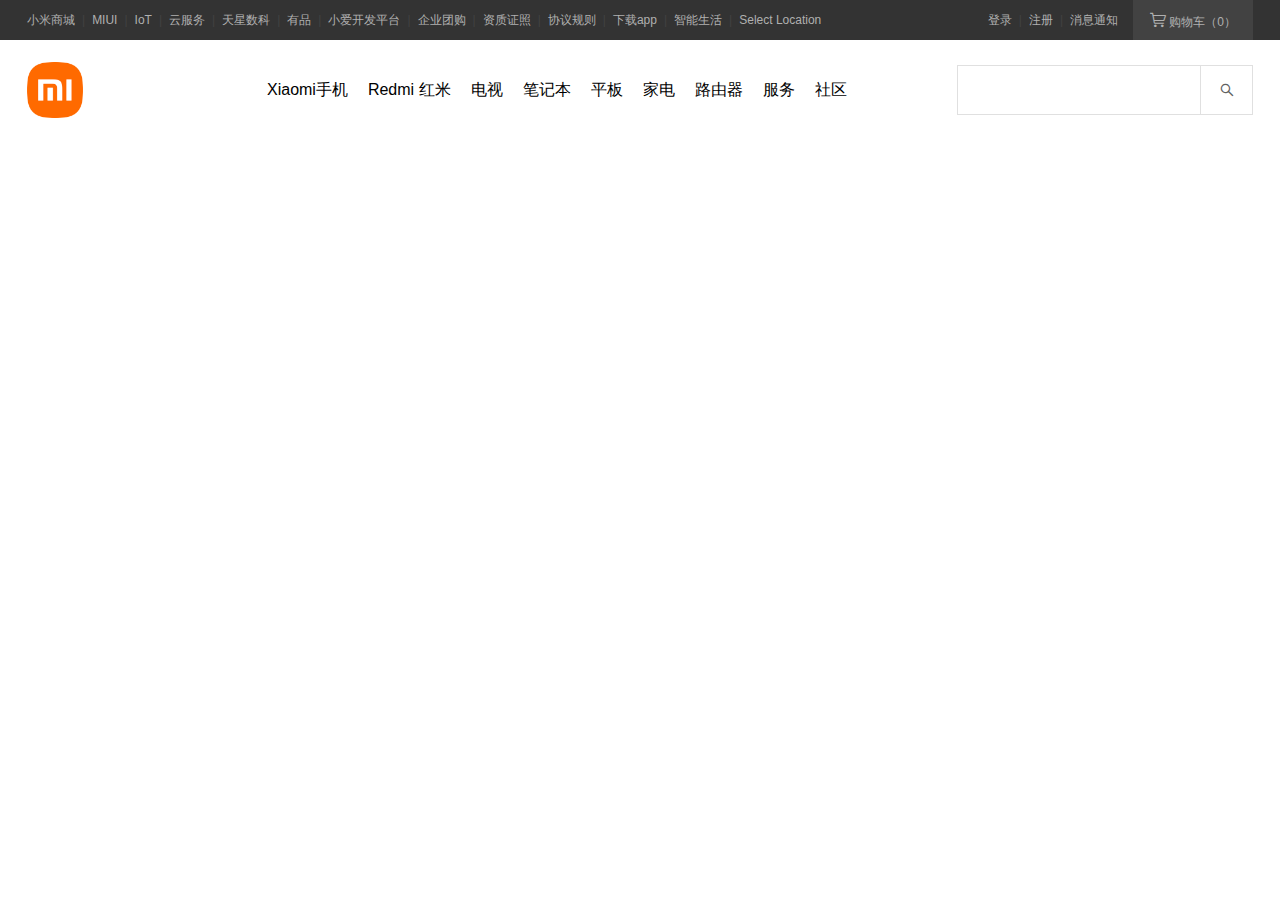
==== mi/index.html @ 80a79d12 "练习" ====
<!DOCTYPE html>
<html lang="en">

<head>
    <meta charset="UTF-8">
    <meta http-equiv="X-UA-Compatible" content="IE=edge">
    <meta name="viewport" content="width=device-width, initial-scale=1.0">
    <title>Document</title>
    <!-- 引入重置样式 -->
    <link rel="stylesheet" href="./css/reset.css">
    <!-- 引入图标字体 -->
    <link rel="stylesheet" href="./iconfont/iconfont.css">
    <!-- 引入通用样式 -->
    <link rel="stylesheet" href="./css/base.css">
    <!-- 引入当前页面样式 -->
    <link rel="stylesheet" href="./css/index.css">
</head>

<body>
    <!-- 顶部导航条 -->
    <div class="topbar-wrapper clearfix">
        <div class="topbar w">
            <ul class="service">
                <li><a href="javascript:;">小米商城</a></li>
                <li class="line">|</li>
                <li><a href="javascript:;">MIUI</a></li>
                <li class="line">|</li>
                <li><a href="javascript:;">IoT</a></li>
                <li class="line">|</li>
                <li><a href="javascript:;">云服务</a></li>
                <li class="line">|</li>
                <li><a href="javascript:;">天星数科</a></li>
                <li class="line">|</li>
                <li><a href="javascript:;">有品</a></li>
                <li class="line">|</li>
                <li><a href="javascript:;">小爱开发平台</a></li>
                <li class="line">|</li>
                <li><a href="javascript:;">企业团购</a></li>
                <li class="line">|</li>
                <li><a href="javascript:;">资质证照</a></li>
                <li class="line">|</li>
                <li><a href="javascript:;">协议规则</a></li>
                <li class="line">|</li>
                <li>
                    <a class="app" href="javascript:;">下载app
                        <div class="qrcode">
                            <img src="./image/qrcode.png">
                            <span>小米商城APP</span>
                        </div>
                    </a>
                </li>
                <li class="line">|</li>
                <li><a href="javascript:;">智能生活</a></li>
                <li class="line">|</li>
                <li><a href="javascript:;">Select Location</a></li>
            </ul>
            <div class="shoppingcar">
                <a href="javascript:;">
                    <i class="iconfont icon-shop-car"></i>
                    <span>购物车（0）</span>
                </a>
                <div class="shopping-cart-push">
                    <span>购物车中还没有商品，赶紧选购吧!</span>
                </div>
            </div>
            <ul class="user-service">
                <li><a href="javascript:;">登录</a></li>
                <li class="line">|</li>
                <li><a href="javascript:;">注册</a></li>
                <li class="line">|</li>
                <li><a href="javascript:;">消息通知</a></li>
            </ul>

        </div>
    </div>

    <!-- 头部导航 -->
    <div class="head-wrapper">
        <div class="head w">
            <h1 class="logo">
                小米官网
                <a href="/css/mi/index.html">
                    <img src="./image/logo-mi.png">
                </a>
            </h1>
            <div class="nav-wrapper">
                <ul class="nav">
                    <li class="all-goods"><a href="http://" style="color: black;">全部商品分类</a></li>
                    <li><a href="http://">Xiaomi手机</a></li>
                    <li><a href="http://">Redmi 红米</a></li>
                    <li><a href="http://">电视</a></li>
                    <li><a href="http://">笔记本</a></li>
                    <li><a href="http://">平板</a></li>
                    <li><a href="http://">家电</a></li>
                    <li><a href="http://">路由器</a></li>
                    <li><a href="http://">服务</a></li>
                    <li><a href="http://">社区</a></li>
                
                    <!-- 创建弹出层 -->
                    <div class="goods-info">

                    </div>
                </ul>
            </div>
            <div class="search-wrapper">
                <input class="search-inp" type="text">
                <button class="search-btn">
                    <span class="iconfont icon-search"></span>
                </button>
            </div>
        </div>
    </div>
</body>

</html>
---- mi/iconfont/iconfont.css ----
@font-face {
  font-family: "iconfont"; /* Project id 3144380 */
  src: url('iconfont.woff2?t=1642585599891') format('woff2'),
       url('iconfont.woff?t=1642585599891') format('woff'),
       url('iconfont.ttf?t=1642585599891') format('truetype');
}

.iconfont {
  font-family: "iconfont" !important;
  font-size: 16px;
  font-style: normal;
  -webkit-font-smoothing: antialiased;
  -moz-osx-font-smoothing: grayscale;
}

.icon-F:before {
  content: "\e600";
}

.icon-phone1:before {
  content: "\e63b";
}

.icon-service:before {
  content: "\e649";
}

.icon-simqia:before {
  content: "\e647";
}

.icon-exchangejiaohuan:before {
  content: "\e6da";
}

.icon-simqia1:before {
  content: "\e61d";
}

.icon-phonebill:before {
  content: "\e630";
}

.icon-No-Sim:before {
  content: "\e6d2";
}

.icon-exchange:before {
  content: "\e6f5";
}

.icon-exchange-cny-line:before {
  content: "\e9d0";
}

.icon-person:before {
  content: "\e60d";
}

.icon-company:before {
  content: "\e748";
}

.icon-exchange1:before {
  content: "\e9f0";
}

.icon-f-code:before {
  content: "\e772";
}

.icon-spanner:before {
  content: "\e9d1";
}

.icon-exchange-cny-line1:before {
  content: "\e9d2";
}

.icon-shop_car:before {
  content: "\e614";
}

.icon-shop-car:before {
  content: "\e64d";
}

.icon-shop-car1:before {
  content: "\e64e";
}

.icon-verticalright:before {
  content: "\e9c6";
}

.icon-verticalleft:before {
  content: "\e9c7";
}

.icon-right:before {
  content: "\e9c8";
}

.icon-left:before {
  content: "\e9c9";
}

.icon-up:before {
  content: "\e9ca";
}

.icon-down:before {
  content: "\e9cb";
}

.icon-arrowright:before {
  content: "\e9cc";
}

.icon-arrowup:before {
  content: "\e9cd";
}

.icon-arrowleft:before {
  content: "\e9ce";
}

.icon-arrowdown:before {
  content: "\e9cf";
}

.icon-fork:before {
  content: "\e851";
}

.icon-dropbox-circle-fill:before {
  content: "\e951";
}

.icon-shrink:before {
  content: "\e852";
}

.icon-github-fill:before {
  content: "\e952";
}

.icon-arrawsalt:before {
  content: "\e853";
}

.icon-dribbble-circle-fill:before {
  content: "\e953";
}

.icon-upload:before {
  content: "\e854";
}

.icon-googleplus-circle-f:before {
  content: "\e954";
}

.icon-colum-height:before {
  content: "\e855";
}

.icon-medium-circle-fill:before {
  content: "\e955";
}

.icon-vertical-align-botto:before {
  content: "\e856";
}

.icon-QQ-circle-fill:before {
  content: "\e956";
}

.icon-vertical-align-middl:before {
  content: "\e857";
}

.icon-IE-circle-fill:before {
  content: "\e957";
}

.icon-totop:before {
  content: "\e858";
}

.icon-google-circle-fill:before {
  content: "\e958";
}

.icon-vertical-align-top:before {
  content: "\e859";
}

.icon-dingtalk-circle-fill:before {
  content: "\e959";
}

.icon-download:before {
  content: "\e85a";
}

.icon-sketch-circle-fill:before {
  content: "\e95a";
}

.icon-sort-descending:before {
  content: "\e85b";
}

.icon-slack-circle-fill:before {
  content: "\e95b";
}

.icon-sort-ascending:before {
  content: "\e85c";
}

.icon-twitter-circle-fill:before {
  content: "\e95c";
}

.icon-fall:before {
  content: "\e85d";
}

.icon-taobao-circle-fill:before {
  content: "\e95d";
}

.icon-swap:before {
  content: "\e85e";
}

.icon-weibo-circle-fill:before {
  content: "\e95e";
}

.icon-stock:before {
  content: "\e85f";
}

.icon-zhihu-circle-fill:before {
  content: "\e95f";
}

.icon-rise:before {
  content: "\e860";
}

.icon-reddit-circle-fill:before {
  content: "\e960";
}

.icon-indent:before {
  content: "\e861";
}

.icon-alipay-square-fill:before {
  content: "\e961";
}

.icon-outdent:before {
  content: "\e862";
}

.icon-dingtalk-square-fill:before {
  content: "\e962";
}

.icon-menu:before {
  content: "\e863";
}

.icon-CodeSandbox-square-f:before {
  content: "\e963";
}

.icon-unorderedlist:before {
  content: "\e864";
}

.icon-behance-square-fill:before {
  content: "\e964";
}

.icon-orderedlist:before {
  content: "\e865";
}

.icon-amazon-square-fill:before {
  content: "\e965";
}

.icon-align-right:before {
  content: "\e866";
}

.icon-codepen-square-fill:before {
  content: "\e966";
}

.icon-align-center:before {
  content: "\e867";
}

.icon-dribbble-square-fill:before {
  content: "\e967";
}

.icon-align-left:before {
  content: "\e868";
}

.icon-dropbox-square-fill:before {
  content: "\e968";
}

.icon-pic-center:before {
  content: "\e869";
}

.icon-facebook-fill:before {
  content: "\e969";
}

.icon-pic-right:before {
  content: "\e86a";
}

.icon-googleplus-square-f:before {
  content: "\e96a";
}

.icon-pic-left:before {
  content: "\e86b";
}

.icon-google-square-fill:before {
  content: "\e96b";
}

.icon-bold:before {
  content: "\e86c";
}

.icon-instagram-fill:before {
  content: "\e96c";
}

.icon-font-colors:before {
  content: "\e86d";
}

.icon-IE-square-fill:before {
  content: "\e96d";
}

.icon-exclaimination:before {
  content: "\e86e";
}

.icon-medium-square-fill:before {
  content: "\e96e";
}

.icon-font-size:before {
  content: "\e86f";
}

.icon-linkedin-fill:before {
  content: "\e96f";
}

.icon-infomation:before {
  content: "\e870";
}

.icon-QQ-square-fill:before {
  content: "\e970";
}

.icon-line-height:before {
  content: "\e871";
}

.icon-reddit-square-fill:before {
  content: "\e971";
}

.icon-strikethrough:before {
  content: "\e872";
}

.icon-twitter-square-fill:before {
  content: "\e972";
}

.icon-underline:before {
  content: "\e873";
}

.icon-sketch-square-fill:before {
  content: "\e973";
}

.icon-number:before {
  content: "\e874";
}

.icon-slack-square-fill:before {
  content: "\e974";
}

.icon-italic:before {
  content: "\e875";
}

.icon-taobao-square-fill:before {
  content: "\e975";
}

.icon-code:before {
  content: "\e876";
}

.icon-weibo-square-fill:before {
  content: "\e976";
}

.icon-column-width:before {
  content: "\e877";
}

.icon-zhihu-square-fill:before {
  content: "\e977";
}

.icon-check:before {
  content: "\e878";
}

.icon-zoomout:before {
  content: "\e978";
}

.icon-ellipsis:before {
  content: "\e879";
}

.icon-apartment:before {
  content: "\e979";
}

.icon-dash:before {
  content: "\e87a";
}

.icon-audio:before {
  content: "\e97a";
}

.icon-close:before {
  content: "\e87b";
}

.icon-audio-fill:before {
  content: "\e97b";
}

.icon-enter:before {
  content: "\e87c";
}

.icon-robot:before {
  content: "\e97c";
}

.icon-check-circle:before {
  content: "\e77d";
}

.icon-line:before {
  content: "\e87d";
}

.icon-zoomin:before {
  content: "\e97d";
}

.icon-CI:before {
  content: "\e77e";
}

.icon-minus:before {
  content: "\e87e";
}

.icon-robot-fill:before {
  content: "\e97e";
}

.icon-Dollar:before {
  content: "\e77f";
}

.icon-question:before {
  content: "\e87f";
}

.icon-bug-fill:before {
  content: "\e97f";
}

.icon-compass:before {
  content: "\e780";
}

.icon-rollback:before {
  content: "\e880";
}

.icon-bug:before {
  content: "\e980";
}

.icon-close-circle:before {
  content: "\e781";
}

.icon-small-dash:before {
  content: "\e881";
}

.icon-audiostatic:before {
  content: "\e981";
}

.icon-frown:before {
  content: "\e782";
}

.icon-pause:before {
  content: "\e882";
}

.icon-comment:before {
  content: "\e982";
}

.icon-info-circle:before {
  content: "\e783";
}

.icon-bg-colors:before {
  content: "\e883";
}

.icon-signal-fill:before {
  content: "\e983";
}

.icon-left-circle:before {
  content: "\e784";
}

.icon-crown:before {
  content: "\e884";
}

.icon-verified:before {
  content: "\e984";
}

.icon-down-circle:before {
  content: "\e785";
}

.icon-drag:before {
  content: "\e885";
}

.icon-shortcut-fill:before {
  content: "\e985";
}

.icon-EURO:before {
  content: "\e786";
}

.icon-desktop:before {
  content: "\e886";
}

.icon-videocameraadd:before {
  content: "\e986";
}

.icon-copyright:before {
  content: "\e787";
}

.icon-gift:before {
  content: "\e887";
}

.icon-switchuser:before {
  content: "\e987";
}

.icon-minus-circle:before {
  content: "\e788";
}

.icon-stop:before {
  content: "\e888";
}

.icon-whatsapp:before {
  content: "\e988";
}

.icon-meh:before {
  content: "\e789";
}

.icon-fire:before {
  content: "\e889";
}

.icon-appstoreadd:before {
  content: "\e989";
}

.icon-plus-circle:before {
  content: "\e78a";
}

.icon-thunderbolt:before {
  content: "\e88a";
}

.icon-caret-down:before {
  content: "\e98a";
}

.icon-play-circle:before {
  content: "\e78b";
}

.icon-check-circle-fill:before {
  content: "\e88b";
}

.icon-backward:before {
  content: "\e98b";
}

.icon-question-circle:before {
  content: "\e78c";
}

.icon-left-circle-fill:before {
  content: "\e88c";
}

.icon-caret-up:before {
  content: "\e98c";
}

.icon-Pound:before {
  content: "\e78d";
}

.icon-down-circle-fill:before {
  content: "\e88d";
}

.icon-caret-right:before {
  content: "\e98d";
}

.icon-right-circle:before {
  content: "\e78e";
}

.icon-minus-circle-fill:before {
  content: "\e88e";
}

.icon-caret-left:before {
  content: "\e98e";
}

.icon-smile:before {
  content: "\e78f";
}

.icon-close-circle-fill:before {
  content: "\e88f";
}

.icon-fast-backward:before {
  content: "\e98f";
}

.icon-trademark:before {
  content: "\e790";
}

.icon-info-circle-fill:before {
  content: "\e890";
}

.icon-forward:before {
  content: "\e990";
}

.icon-time-circle:before {
  content: "\e791";
}

.icon-up-circle-fill:before {
  content: "\e891";
}

.icon-fast-forward:before {
  content: "\e991";
}

.icon-timeout:before {
  content: "\e792";
}

.icon-right-circle-fill:before {
  content: "\e892";
}

.icon-search:before {
  content: "\e992";
}

.icon-earth:before {
  content: "\e793";
}

.icon-plus-circle-fill:before {
  content: "\e893";
}

.icon-retweet:before {
  content: "\e993";
}

.icon-YUAN:before {
  content: "\e794";
}

.icon-question-circle-fill:before {
  content: "\e894";
}

.icon-login:before {
  content: "\e994";
}

.icon-up-circle:before {
  content: "\e795";
}

.icon-EURO-circle-fill:before {
  content: "\e895";
}

.icon-step-backward:before {
  content: "\e995";
}

.icon-warning-circle:before {
  content: "\e796";
}

.icon-frown-fill:before {
  content: "\e896";
}

.icon-step-forward:before {
  content: "\e996";
}

.icon-sync:before {
  content: "\e797";
}

.icon-copyright-circle-fil:before {
  content: "\e897";
}

.icon-swap-right:before {
  content: "\e997";
}

.icon-transaction:before {
  content: "\e798";
}

.icon-CI-circle-fill:before {
  content: "\e898";
}

.icon-swap-left:before {
  content: "\e998";
}

.icon-undo:before {
  content: "\e799";
}

.icon-compass-fill:before {
  content: "\e899";
}

.icon-woman:before {
  content: "\e999";
}

.icon-redo:before {
  content: "\e79a";
}

.icon-Dollar-circle-fill:before {
  content: "\e89a";
}

.icon-plus:before {
  content: "\e99a";
}

.icon-reload:before {
  content: "\e79b";
}

.icon-poweroff-circle-fill:before {
  content: "\e89b";
}

.icon-eyeclose-fill:before {
  content: "\e99b";
}

.icon-reloadtime:before {
  content: "\e79c";
}

.icon-meh-fill:before {
  content: "\e89c";
}

.icon-eye-close:before {
  content: "\e99c";
}

.icon-message:before {
  content: "\e79d";
}

.icon-play-circle-fill:before {
  content: "\e89d";
}

.icon-clear:before {
  content: "\e99d";
}

.icon-dashboard:before {
  content: "\e79e";
}

.icon-Pound-circle-fill:before {
  content: "\e89e";
}

.icon-collapse:before {
  content: "\e99e";
}

.icon-issuesclose:before {
  content: "\e79f";
}

.icon-smile-fill:before {
  content: "\e89f";
}

.icon-expand:before {
  content: "\e99f";
}

.icon-poweroff:before {
  content: "\e7a0";
}

.icon-stop-fill:before {
  content: "\e8a0";
}

.icon-deletecolumn:before {
  content: "\e9a0";
}

.icon-logout:before {
  content: "\e7a1";
}

.icon-warning-circle-fill:before {
  content: "\e8a1";
}

.icon-merge-cells:before {
  content: "\e9a1";
}

.icon-piechart:before {
  content: "\e7a2";
}

.icon-time-circle-fill:before {
  content: "\e8a2";
}

.icon-subnode:before {
  content: "\e9a2";
}

.icon-setting:before {
  content: "\e7a3";
}

.icon-trademark-circle-fil:before {
  content: "\e8a3";
}

.icon-rotate-left:before {
  content: "\e9a3";
}

.icon-eye:before {
  content: "\e7a4";
}

.icon-YUAN-circle-fill:before {
  content: "\e8a4";
}

.icon-rotate-right:before {
  content: "\e9a4";
}

.icon-location1:before {
  content: "\e7a5";
}

.icon-heart-fill:before {
  content: "\e8a5";
}

.icon-insertrowbelow:before {
  content: "\e9a5";
}

.icon-edit-square:before {
  content: "\e7a6";
}

.icon-piechart-circle-fil:before {
  content: "\e8a6";
}

.icon-insertrowabove:before {
  content: "\e9a6";
}

.icon-export:before {
  content: "\e7a7";
}

.icon-dashboard-fill:before {
  content: "\e8a7";
}

.icon-table1:before {
  content: "\e9a7";
}

.icon-save:before {
  content: "\e7a8";
}

.icon-message-fill:before {
  content: "\e8a8";
}

.icon-solit-cells:before {
  content: "\e9a8";
}

.icon-Import:before {
  content: "\e7a9";
}

.icon-check-square-fill:before {
  content: "\e8a9";
}

.icon-formatpainter:before {
  content: "\e9a9";
}

.icon-appstore:before {
  content: "\e7aa";
}

.icon-down-square-fill:before {
  content: "\e8aa";
}

.icon-insertrowright:before {
  content: "\e9aa";
}

.icon-close-square:before {
  content: "\e7ab";
}

.icon-minus-square-fill:before {
  content: "\e8ab";
}

.icon-formatpainter-fill:before {
  content: "\e9ab";
}

.icon-down-square:before {
  content: "\e7ac";
}

.icon-close-square-fill:before {
  content: "\e8ac";
}

.icon-insertrowleft:before {
  content: "\e9ac";
}

.icon-layout:before {
  content: "\e7ad";
}

.icon-codelibrary-fill:before {
  content: "\e8ad";
}

.icon-translate:before {
  content: "\e9ad";
}

.icon-left-square:before {
  content: "\e7ae";
}

.icon-left-square-fill:before {
  content: "\e8ae";
}

.icon-deleterow:before {
  content: "\e9ae";
}

.icon-play-square:before {
  content: "\e7af";
}

.icon-play-square-fill:before {
  content: "\e8af";
}

.icon-sisternode:before {
  content: "\e9af";
}

.icon-control:before {
  content: "\e7b0";
}

.icon-up-square-fill:before {
  content: "\e8b0";
}

.icon-Field-number:before {
  content: "\e9b0";
}

.icon-codelibrary:before {
  content: "\e7b1";
}

.icon-right-square-fill:before {
  content: "\e8b1";
}

.icon-Field-String:before {
  content: "\e9b1";
}

.icon-detail:before {
  content: "\e7b2";
}

.icon-plus-square-fill:before {
  content: "\e8b2";
}

.icon-Function:before {
  content: "\e9b2";
}

.icon-minus-square:before {
  content: "\e7b3";
}

.icon-accountbook-fill:before {
  content: "\e8b3";
}

.icon-Field-time:before {
  content: "\e9b3";
}

.icon-plus-square:before {
  content: "\e7b4";
}

.icon-carryout-fill:before {
  content: "\e8b4";
}

.icon-GIF:before {
  content: "\e9b4";
}

.icon-right-square:before {
  content: "\e7b5";
}

.icon-calendar-fill:before {
  content: "\e8b5";
}

.icon-Partition:before {
  content: "\e9b5";
}

.icon-project:before {
  content: "\e7b6";
}

.icon-calculator-fill:before {
  content: "\e8b6";
}

.icon-index:before {
  content: "\e9b6";
}

.icon-wallet:before {
  content: "\e7b7";
}

.icon-interation-fill:before {
  content: "\e8b7";
}

.icon-Storedprocedure:before {
  content: "\e9b7";
}

.icon-up-square:before {
  content: "\e7b8";
}

.icon-project-fill:before {
  content: "\e8b8";
}

.icon-Field-Binary:before {
  content: "\e9b8";
}

.icon-calculator:before {
  content: "\e7b9";
}

.icon-detail-fill:before {
  content: "\e8b9";
}

.icon-Console-SQL:before {
  content: "\e9b9";
}

.icon-interation:before {
  content: "\e7ba";
}

.icon-save-fill:before {
  content: "\e8ba";
}

.icon-icon-test:before {
  content: "\e9ba";
}

.icon-check-square:before {
  content: "\e7bb";
}

.icon-wallet-fill:before {
  content: "\e8bb";
}

.icon-aim:before {
  content: "\e9bb";
}

.icon-border:before {
  content: "\e7bc";
}

.icon-control-fill:before {
  content: "\e8bc";
}

.icon-compress:before {
  content: "\e9bc";
}

.icon-border-outer:before {
  content: "\e7bd";
}

.icon-layout-fill:before {
  content: "\e8bd";
}

.icon-expend:before {
  content: "\e9bd";
}

.icon-border-top:before {
  content: "\e7be";
}

.icon-appstore-fill:before {
  content: "\e8be";
}

.icon-folder-view:before {
  content: "\e9be";
}

.icon-border-bottom:before {
  content: "\e7bf";
}

.icon-mobile-fill:before {
  content: "\e8bf";
}

.icon-file-GIF:before {
  content: "\e9bf";
}

.icon-border-left:before {
  content: "\e7c0";
}

.icon-tablet-fill:before {
  content: "\e8c0";
}

.icon-group:before {
  content: "\e9c0";
}

.icon-border-right:before {
  content: "\e7c1";
}

.icon-book-fill:before {
  content: "\e8c1";
}

.icon-send:before {
  content: "\e9c1";
}

.icon-border-inner:before {
  content: "\e7c2";
}

.icon-redenvelope-fill:before {
  content: "\e8c2";
}

.icon-Report:before {
  content: "\e9c2";
}

.icon-border-verticle:before {
  content: "\e7c3";
}

.icon-safetycertificate-f:before {
  content: "\e8c3";
}

.icon-View:before {
  content: "\e9c3";
}

.icon-border-horizontal:before {
  content: "\e7c4";
}

.icon-propertysafety-fill:before {
  content: "\e8c4";
}

.icon-shortcut:before {
  content: "\e9c4";
}

.icon-radius-bottomleft:before {
  content: "\e7c5";
}

.icon-insurance-fill:before {
  content: "\e8c5";
}

.icon-ungroup:before {
  content: "\e9c5";
}

.icon-radius-bottomright:before {
  content: "\e7c6";
}

.icon-securityscan-fill:before {
  content: "\e8c6";
}

.icon-radius-upleft:before {
  content: "\e7c7";
}

.icon-file-exclamation-fil:before {
  content: "\e8c7";
}

.icon-radius-upright:before {
  content: "\e7c8";
}

.icon-file-add-fill:before {
  content: "\e8c8";
}

.icon-radius-setting:before {
  content: "\e7c9";
}

.icon-file-fill:before {
  content: "\e8c9";
}

.icon-adduser:before {
  content: "\e7ca";
}

.icon-file-excel-fill:before {
  content: "\e8ca";
}

.icon-deleteteam:before {
  content: "\e7cb";
}

.icon-file-markdown-fill:before {
  content: "\e8cb";
}

.icon-deleteuser:before {
  content: "\e7cc";
}

.icon-file-text-fill:before {
  content: "\e8cc";
}

.icon-addteam:before {
  content: "\e7cd";
}

.icon-file-ppt-fill:before {
  content: "\e8cd";
}

.icon-user:before {
  content: "\e7ce";
}

.icon-file-unknown-fill:before {
  content: "\e8ce";
}

.icon-team:before {
  content: "\e7cf";
}

.icon-file-word-fill:before {
  content: "\e8cf";
}

.icon-areachart:before {
  content: "\e7d0";
}

.icon-file-zip-fill:before {
  content: "\e8d0";
}

.icon-linechart:before {
  content: "\e7d1";
}

.icon-file-pdf-fill:before {
  content: "\e8d1";
}

.icon-barchart:before {
  content: "\e7d2";
}

.icon-file-image-fill:before {
  content: "\e8d2";
}

.icon-pointmap:before {
  content: "\e7d3";
}

.icon-diff-fill:before {
  content: "\e8d3";
}

.icon-container:before {
  content: "\e7d4";
}

.icon-file-copy-fill:before {
  content: "\e8d4";
}

.icon-database:before {
  content: "\e7d5";
}

.icon-snippets-fill:before {
  content: "\e8d5";
}

.icon-sever:before {
  content: "\e7d6";
}

.icon-batchfolding-fill:before {
  content: "\e8d6";
}

.icon-mobile:before {
  content: "\e7d7";
}

.icon-reconciliation-fill:before {
  content: "\e8d7";
}

.icon-tablet:before {
  content: "\e7d8";
}

.icon-folder-add-fill:before {
  content: "\e8d8";
}

.icon-redenvelope:before {
  content: "\e7d9";
}

.icon-folder-fill:before {
  content: "\e8d9";
}

.icon-book:before {
  content: "\e7da";
}

.icon-folder-open-fill:before {
  content: "\e8da";
}

.icon-filedone:before {
  content: "\e7db";
}

.icon-database-fill:before {
  content: "\e8db";
}

.icon-reconciliation:before {
  content: "\e7dc";
}

.icon-container-fill:before {
  content: "\e8dc";
}

.icon-file-exception:before {
  content: "\e7dd";
}

.icon-sever-fill:before {
  content: "\e8dd";
}

.icon-filesync:before {
  content: "\e7de";
}

.icon-calendar-check-fill:before {
  content: "\e8de";
}

.icon-filesearch:before {
  content: "\e7df";
}

.icon-image-fill:before {
  content: "\e8df";
}

.icon-solution:before {
  content: "\e7e0";
}

.icon-idcard-fill:before {
  content: "\e8e0";
}

.icon-fileprotect:before {
  content: "\e7e1";
}

.icon-creditcard-fill:before {
  content: "\e8e1";
}

.icon-file-add:before {
  content: "\e7e2";
}

.icon-fund-fill:before {
  content: "\e8e2";
}

.icon-file-excel:before {
  content: "\e7e3";
}

.icon-read-fill:before {
  content: "\e8e3";
}

.icon-file-exclamation:before {
  content: "\e7e4";
}

.icon-contacts-fill:before {
  content: "\e8e4";
}

.icon-file-pdf:before {
  content: "\e7e5";
}

.icon-delete-fill:before {
  content: "\e8e5";
}

.icon-file-image:before {
  content: "\e7e6";
}

.icon-notification-fill:before {
  content: "\e8e6";
}

.icon-file-markdown:before {
  content: "\e7e7";
}

.icon-flag-fill:before {
  content: "\e8e7";
}

.icon-file-unknown:before {
  content: "\e7e8";
}

.icon-moneycollect-fill:before {
  content: "\e8e8";
}

.icon-file-ppt:before {
  content: "\e7e9";
}

.icon-medicinebox-fill:before {
  content: "\e8e9";
}

.icon-file-word:before {
  content: "\e7ea";
}

.icon-rest-fill:before {
  content: "\e8ea";
}

.icon-file:before {
  content: "\e7eb";
}

.icon-shopping-fill:before {
  content: "\e8eb";
}

.icon-file-zip:before {
  content: "\e7ec";
}

.icon-skin-fill:before {
  content: "\e8ec";
}

.icon-file-text:before {
  content: "\e7ed";
}

.icon-video-fill:before {
  content: "\e8ed";
}

.icon-file-copy:before {
  content: "\e7ee";
}

.icon-sound-fill:before {
  content: "\e8ee";
}

.icon-snippets:before {
  content: "\e7ef";
}

.icon-bulb-fill:before {
  content: "\e8ef";
}

.icon-audit:before {
  content: "\e7f0";
}

.icon-bell-fill:before {
  content: "\e8f0";
}

.icon-diff:before {
  content: "\e7f1";
}

.icon-filter-fill:before {
  content: "\e8f1";
}

.icon-Batchfolding:before {
  content: "\e7f2";
}

.icon-fire-fill:before {
  content: "\e8f2";
}

.icon-securityscan:before {
  content: "\e7f3";
}

.icon-funnelplot-fill:before {
  content: "\e8f3";
}

.icon-propertysafety:before {
  content: "\e7f4";
}

.icon-gift-fill:before {
  content: "\e8f4";
}

.icon-safetycertificate:before {
  content: "\e7f5";
}

.icon-hourglass-fill:before {
  content: "\e8f5";
}

.icon-insurance:before {
  content: "\e7f6";
}

.icon-home-fill:before {
  content: "\e8f6";
}

.icon-alert:before {
  content: "\e7f7";
}

.icon-trophy-fill:before {
  content: "\e8f7";
}

.icon-delete:before {
  content: "\e7f8";
}

.icon-location-fill:before {
  content: "\e8f8";
}

.icon-hourglass:before {
  content: "\e7f9";
}

.icon-cloud-fill:before {
  content: "\e8f9";
}

.icon-bulb:before {
  content: "\e7fa";
}

.icon-customerservice-fill:before {
  content: "\e8fa";
}

.icon-experiment:before {
  content: "\e7fb";
}

.icon-experiment-fill:before {
  content: "\e8fb";
}

.icon-bell:before {
  content: "\e7fc";
}

.icon-eye-fill:before {
  content: "\e8fc";
}

.icon-trophy:before {
  content: "\e7fd";
}

.icon-like-fill:before {
  content: "\e8fd";
}

.icon-rest:before {
  content: "\e7fe";
}

.icon-lock-fill:before {
  content: "\e8fe";
}

.icon-USB:before {
  content: "\e7ff";
}

.icon-unlike-fill:before {
  content: "\e8ff";
}

.icon-skin:before {
  content: "\e800";
}

.icon-star-fill:before {
  content: "\e900";
}

.icon-home:before {
  content: "\e801";
}

.icon-unlock-fill:before {
  content: "\e901";
}

.icon-bank:before {
  content: "\e802";
}

.icon-alert-fill:before {
  content: "\e902";
}

.icon-filter:before {
  content: "\e803";
}

.icon-api-fill:before {
  content: "\e903";
}

.icon-funnelplot:before {
  content: "\e804";
}

.icon-highlight-fill:before {
  content: "\e904";
}

.icon-like:before {
  content: "\e805";
}

.icon-phone-fill:before {
  content: "\e905";
}

.icon-unlike:before {
  content: "\e806";
}

.icon-edit-fill:before {
  content: "\e906";
}

.icon-unlock:before {
  content: "\e807";
}

.icon-pushpin-fill:before {
  content: "\e907";
}

.icon-lock:before {
  content: "\e808";
}

.icon-rocket-fill:before {
  content: "\e908";
}

.icon-customerservice:before {
  content: "\e809";
}

.icon-thunderbolt-fill:before {
  content: "\e909";
}

.icon-flag:before {
  content: "\e80a";
}

.icon-tag-fill:before {
  content: "\e90a";
}

.icon-moneycollect:before {
  content: "\e80b";
}

.icon-wrench-fill:before {
  content: "\e90b";
}

.icon-medicinebox:before {
  content: "\e80c";
}

.icon-tags-fill:before {
  content: "\e90c";
}

.icon-shop:before {
  content: "\e80d";
}

.icon-bank-fill:before {
  content: "\e90d";
}

.icon-rocket:before {
  content: "\e80e";
}

.icon-camera-fill:before {
  content: "\e90e";
}

.icon-shopping:before {
  content: "\e80f";
}

.icon-error-fill:before {
  content: "\e90f";
}

.icon-folder:before {
  content: "\e810";
}

.icon-crown-fill:before {
  content: "\e910";
}

.icon-folder-open:before {
  content: "\e811";
}

.icon-mail-fill:before {
  content: "\e911";
}

.icon-folder-add:before {
  content: "\e812";
}

.icon-car-fill:before {
  content: "\e912";
}

.icon-deploymentunit:before {
  content: "\e813";
}

.icon-printer-fill:before {
  content: "\e913";
}

.icon-accountbook:before {
  content: "\e814";
}

.icon-shop-fill:before {
  content: "\e914";
}

.icon-contacts:before {
  content: "\e815";
}

.icon-setting-fill:before {
  content: "\e915";
}

.icon-carryout:before {
  content: "\e816";
}

.icon-USB-fill:before {
  content: "\e916";
}

.icon-calendar-check:before {
  content: "\e817";
}

.icon-golden-fill:before {
  content: "\e917";
}

.icon-calendar:before {
  content: "\e818";
}

.icon-build-fill:before {
  content: "\e918";
}

.icon-scan:before {
  content: "\e819";
}

.icon-boxplot-fill:before {
  content: "\e919";
}

.icon-select:before {
  content: "\e81a";
}

.icon-sliders-fill:before {
  content: "\e91a";
}

.icon-boxplot:before {
  content: "\e81b";
}

.icon-alibaba:before {
  content: "\e91b";
}

.icon-build:before {
  content: "\e81c";
}

.icon-antdesign:before {
  content: "\e91c";
}

.icon-sliders:before {
  content: "\e81d";
}

.icon-ant-cloud:before {
  content: "\e91d";
}

.icon-laptop:before {
  content: "\e81e";
}

.icon-behance:before {
  content: "\e91e";
}

.icon-barcode:before {
  content: "\e81f";
}

.icon-googleplus:before {
  content: "\e91f";
}

.icon-camera:before {
  content: "\e820";
}

.icon-medium:before {
  content: "\e920";
}

.icon-cluster:before {
  content: "\e821";
}

.icon-google:before {
  content: "\e921";
}

.icon-gateway:before {
  content: "\e822";
}

.icon-IE:before {
  content: "\e922";
}

.icon-car:before {
  content: "\e823";
}

.icon-amazon:before {
  content: "\e923";
}

.icon-printer:before {
  content: "\e824";
}

.icon-slack:before {
  content: "\e924";
}

.icon-read:before {
  content: "\e825";
}

.icon-alipay:before {
  content: "\e925";
}

.icon-cloud-server:before {
  content: "\e826";
}

.icon-taobao:before {
  content: "\e926";
}

.icon-cloud-upload:before {
  content: "\e827";
}

.icon-zhihu:before {
  content: "\e927";
}

.icon-cloud:before {
  content: "\e828";
}

.icon-HTML:before {
  content: "\e928";
}

.icon-cloud-download:before {
  content: "\e829";
}

.icon-linkedin:before {
  content: "\e929";
}

.icon-cloud-sync:before {
  content: "\e82a";
}

.icon-yahoo:before {
  content: "\e92a";
}

.icon-video:before {
  content: "\e82b";
}

.icon-facebook:before {
  content: "\e92b";
}

.icon-notification:before {
  content: "\e82c";
}

.icon-skype:before {
  content: "\e92c";
}

.icon-sound:before {
  content: "\e82d";
}

.icon-CodeSandbox:before {
  content: "\e92d";
}

.icon-radarchart:before {
  content: "\e82e";
}

.icon-chrome:before {
  content: "\e92e";
}

.icon-qrcode:before {
  content: "\e82f";
}

.icon-codepen:before {
  content: "\e92f";
}

.icon-fund:before {
  content: "\e830";
}

.icon-aliwangwang:before {
  content: "\e930";
}

.icon-image:before {
  content: "\e831";
}

.icon-apple:before {
  content: "\e931";
}

.icon-mail:before {
  content: "\e832";
}

.icon-android:before {
  content: "\e932";
}

.icon-table:before {
  content: "\e833";
}

.icon-sketch:before {
  content: "\e933";
}

.icon-idcard:before {
  content: "\e834";
}

.icon-Gitlab:before {
  content: "\e934";
}

.icon-creditcard:before {
  content: "\e835";
}

.icon-dribbble:before {
  content: "\e935";
}

.icon-heart:before {
  content: "\e836";
}

.icon-instagram:before {
  content: "\e936";
}

.icon-block:before {
  content: "\e837";
}

.icon-reddit:before {
  content: "\e937";
}

.icon-error:before {
  content: "\e838";
}

.icon-windows:before {
  content: "\e938";
}

.icon-star:before {
  content: "\e839";
}

.icon-yuque:before {
  content: "\e939";
}

.icon-gold:before {
  content: "\e83a";
}

.icon-Youtube:before {
  content: "\e93a";
}

.icon-heatmap:before {
  content: "\e83b";
}

.icon-Gitlab-fill:before {
  content: "\e93b";
}

.icon-wifi:before {
  content: "\e83c";
}

.icon-dropbox:before {
  content: "\e93c";
}

.icon-attachment:before {
  content: "\e83d";
}

.icon-dingtalk:before {
  content: "\e93d";
}

.icon-edit:before {
  content: "\e83e";
}

.icon-android-fill:before {
  content: "\e93e";
}

.icon-key:before {
  content: "\e83f";
}

.icon-apple-fill:before {
  content: "\e93f";
}

.icon-api:before {
  content: "\e840";
}

.icon-HTML-fill:before {
  content: "\e940";
}

.icon-disconnect:before {
  content: "\e841";
}

.icon-windows-fill:before {
  content: "\e941";
}

.icon-highlight:before {
  content: "\e842";
}

.icon-QQ:before {
  content: "\e942";
}

.icon-monitor:before {
  content: "\e843";
}

.icon-twitter:before {
  content: "\e943";
}

.icon-link:before {
  content: "\e844";
}

.icon-skype-fill:before {
  content: "\e944";
}

.icon-man:before {
  content: "\e845";
}

.icon-weibo:before {
  content: "\e945";
}

.icon-percentage:before {
  content: "\e846";
}

.icon-yuque-fill:before {
  content: "\e946";
}

.icon-pushpin:before {
  content: "\e847";
}

.icon-Youtube-fill:before {
  content: "\e947";
}

.icon-phone:before {
  content: "\e848";
}

.icon-yahoo-fill:before {
  content: "\e948";
}

.icon-shake:before {
  content: "\e849";
}

.icon-wechat-fill:before {
  content: "\e949";
}

.icon-tag:before {
  content: "\e84a";
}

.icon-chrome-fill:before {
  content: "\e94a";
}

.icon-wrench:before {
  content: "\e84b";
}

.icon-alipay-circle-fill:before {
  content: "\e94b";
}

.icon-tags:before {
  content: "\e84c";
}

.icon-aliwangwang-fill:before {
  content: "\e94c";
}

.icon-scissor:before {
  content: "\e84d";
}

.icon-behance-circle-fill:before {
  content: "\e94d";
}

.icon-mr:before {
  content: "\e84e";
}

.icon-amazon-circle-fill:before {
  content: "\e94e";
}

.icon-share:before {
  content: "\e84f";
}

.icon-codepen-circle-fill:before {
  content: "\e94f";
}

.icon-branches:before {
  content: "\e850";
}

.icon-CodeSandbox-circle-f:before {
  content: "\e950";
}

.icon-location:before {
  content: "\e76f";
}
---- mi/css/base.css ----
/* 通用样式 */
.clearfix::after,
.clearfix::before{
    content: '';
    display: table;
    clear: both;
}

body{
    font:14px/1.5 Helvetica Neue,Helvetica,Arial,Microsoft Yahei,Hiragino Sans GB,Heiti SC,WenQuanYi Micro Hei,sans-serif;
    color: #333;
    min-width: 1226px;
}
a{
    text-decoration: none;
}
/* 宽度设置 */
.w{
    width: 1226px;
    margin: 0 auto;
}
---- mi/css/index.css ----
/* 顶部导航条样式 */
.topbar-wrapper{
    width: 100%;
    background-color: #333;
    line-height: 40px;
    height: 40px;
}
.topbar a{
    color: #b0b0b0;
    font-size: 12px;
    display: block;
}
.topbar a:hover{
    color: #fff;
}
.topbar .line{
    color: #424242;
    margin: 0 7px;
    font-size: 12px;
    padding: 0 ;
}
.app{
    position: relative;    
}
.app::after{
    display: none;
    content: '';
    width: 0;
    height: 0;
    border: 6px solid transparent;
    border-top: none;
    border-bottom-color: #fff;
    position: absolute;
    bottom: 0px;
    right: 0px;
    left: 0px;
    margin: auto;
}
.app:hover .qrcode,
.app:hover::after{
    display: block;
    height: 148px;
}
.app .qrcode{
    /* display: none; */
    position:absolute;
    left: -40px;
    width: 124px;
    height: 0px;
    overflow: hidden;
    background-color: #fff;
    line-height: 1;
    text-align: center;
    box-shadow: 0 2px 8px rgba(0, 0, 0, .3);

    /* transition 用于为样式设置过渡效果 */
    transition: height 0.5s;
}
.app .qrcode img{
    width: 90px;
    margin: 17px;
    margin-bottom: 10px;

}
.app .qrcode span{
    font-size: 14px;
    color: black;
}
.topbar .shoppingcar a{
    background-color: #424242;
    width: 120px;
    height: 40px;
    text-align: center;
    margin-left: 15px;
}
.shoppingcar:hover a{
    background-color: #fff;
    color: #ff6700;
    border-bottom: 1px solid #fff;
    position: relative;
    z-index: 99;
}
.topbar .shoppingcar{
    position: relative;
}
.shoppingcar .shopping-cart-push{
    position: absolute;
    overflow: hidden;
    left: -181px;
    background-color: #fff;
    color: black;
    font-size:12px ;
    line-height: 100px;
    width: 316px;
    height:0px;
    text-align: center;
    box-shadow: 0 2px 6px rgba(0, 0, 0, 0.3);
    transition: height 0.3s;
}
.shoppingcar:hover .shopping-cart-push{
    height: 100px;
}

.topbar .service, .topbar li{
    float: left;
}

.user-service, .shoppingcar{
    float: right;
}

/* 头部导航条样式 */
.head{
    height: 100px;
}
.head .logo{
    float: left;
    font-size: 0px;
    position: relative;
}
.logo img{
    width: 56px;
    margin-top: 22px;
    margin-left: 0px;
    transition: margin-left 0.3s;
}
.logo img:hover{
    margin-left: 1px;
}

.head-wrapper .nav-wrapper{
    margin-left: 58px;
    float: left;
    line-height: 100px;
}

.nav-wrapper li{
    float: left;
}
.nav-wrapper li a{
    color: black;
    font-size: 16px;
    padding: 26px 10px 38px 10px;
}
.nav-wrapper li a:hover{
    color: #ff6700;
}
.all-goods{
    visibility: hidden;
}
.head-wrapper{
    position: relative;
}
.nav .goods-info{
    width: 100%;
    height: 0px;
    top: 100px;
    left: 0px;
    position: absolute;
    overflow: hidden;
    /* border-top: 1px solid rgb(224, 224, 224);*/
    box-shadow: 0 5px 3px rgba(0, 0, 0, .3); 
    background-color: rgb(255, 255, 255);
    transition: height 0.3s;
}

.nav li:nth-child(-n+8):hover ~ .goods-info,
.nav .goods-info:hover{
    height: 228px;
    border-top: 1px solid rgb(224, 224, 224);
    /* box-shadow: 0 5px 3px rgba(0, 0, 0, .3); */
}

/* 搜索框样式 */
.search-wrapper{
    background-color: aqua;
    height: 50px;
    width: 296px;
    float: right;
    margin-top: 25px;
}
.search-wrapper .search-inp{
    float: left;
    box-sizing: border-box;
    padding: 0px;
    border: 1px solid rgb(224, 224, 224);
    height: 50px;
    width: 244px;
    padding: 0 10px;
    font-size: 16px;
    outline: none;
}

.search-wrapper .search-inp:focus,
.search-wrapper .search-inp:focus + .search-btn{
    border-color:#ff6700;
}
.search-wrapper .search-btn{
    float: left;
    height: 50px;
    width: 52px;
    padding: 0;
    color: #616161;
    border: 1px solid rgb(224, 224, 224);
    border-left: none;
    background-color: #fff;

}
.search-wrapper .search-btn:hover{
    color: #fff;
    background-color: #ff6700;
}
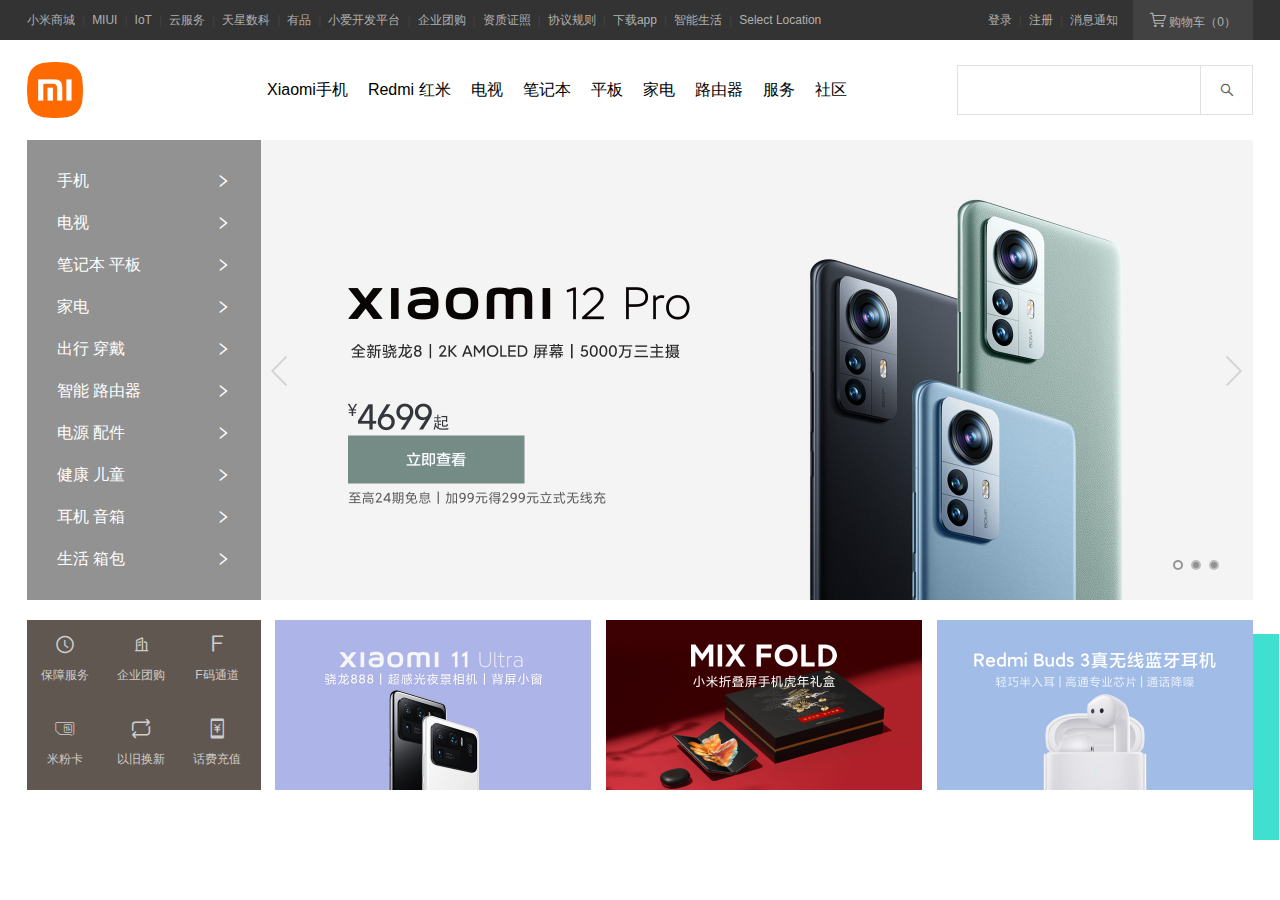
==== commit 97b30409: "小米官网" ====
--- a/mi/index.html
+++ b/mi/index.html
@@ -85,17 +85,83 @@
             </h1>
             <div class="nav-wrapper">
                 <ul class="nav">
-                    <li class="all-goods"><a href="http://" style="color: black;">全部商品分类</a></li>
-                    <li><a href="http://">Xiaomi手机</a></li>
-                    <li><a href="http://">Redmi 红米</a></li>
-                    <li><a href="http://">电视</a></li>
-                    <li><a href="http://">笔记本</a></li>
-                    <li><a href="http://">平板</a></li>
-                    <li><a href="http://">家电</a></li>
-                    <li><a href="http://">路由器</a></li>
-                    <li><a href="http://">服务</a></li>
-                    <li><a href="http://">社区</a></li>
-                
+                    <li class="all-goods">
+                        <a href="#" style="color: black;">
+                            全部商品分类
+                        </a>
+                        <ul class="left-menu">
+                            <li>
+                                <a href="#">
+                                    手机
+                                    <i class="iconfont icon-right"></i>
+                                </a>
+                            </li>
+                            <li>
+                                <a href="#">
+                                    电视
+                                    <i class="iconfont icon-right"></i>
+                                </a>
+                            </li>
+                            <li>
+                                <a href="#">
+                                    笔记本 平板
+                                    <i class="iconfont icon-right"></i>
+                                </a>
+                            </li>
+                            <li>
+                                <a href="#">
+                                    家电
+                                    <i class="iconfont icon-right"></i>
+                                </a>
+                            </li>
+                            <li>
+                                <a href="#">
+                                    出行 穿戴
+                                    <i class="iconfont icon-right"></i>
+                                </a>
+                            </li>
+                            <li>
+                                <a href="#">
+                                    智能 路由器
+                                    <i class="iconfont icon-right"></i>
+                                </a>
+                            </li>
+                            <li>
+                                <a href="#">
+                                    电源 配件
+                                    <i class="iconfont icon-right"></i>
+                                </a>
+                            </li>
+                            <li>
+                                <a href="#">
+                                    健康 儿童
+                                    <i class="iconfont icon-right"></i>
+                                </a>
+                            </li>
+                            <li>
+                                <a href="#">
+                                    耳机 音箱
+                                    <i class="iconfont icon-right"></i>
+                                </a>
+                            </li>
+                            <li>
+                                <a href="#">
+                                    生活 箱包
+                                    <i class="iconfont icon-right"></i>
+                                </a>
+                            </li>
+                        </ul>
+                    </li>
+                    <li><a href="#">Xiaomi手机</a></li>
+                    <li><a href="#">Redmi 红米</a></li>
+                    <li><a href="#">电视</a></li>
+                    <li><a href="#">笔记本</a></li>
+                    <li><a href="#">平板</a></li>
+                    <li><a href="#">家电</a></li>
+                    <li><a href="#">路由器</a></li>
+                    <li><a href="#">服务</a></li>
+                    <li><a href="#">社区</a></li>
+
                     <!-- 创建弹出层 -->
                     <div class="goods-info">
 
@@ -110,6 +176,99 @@
             </div>
         </div>
     </div>
+    <!-- 轮播图 -->
+    <div class="head-banner w">
+        <ul class="banner">
+            <li>
+                <a href="#">
+                    <img src="./image/banner1.webp">
+                </a>
+            </li>
+            <li>
+                <a href="#">
+                    <img src="./image/banner2.webp">
+                </a>
+            </li>
+            <li>
+                <a href="#">
+                    <img src="./image/bannner3.jpg">
+                </a>
+            </li>
+        </ul>
+
+        <div class="banner-pointer">
+            <a class="active" href="#"></a>
+            <a href="#"></a>
+            <a href="#"></a>
+        </div>
+        <div class="prev-next">
+            <a class="prev" href="#"></a>
+            <a class="next" href="#"></a>
+        </div>
+    </div>
+    <!-- 侧边工具栏 -->
+    <div class="back-top">
+    </div>
+
+    <!-- 中间广告 -->
+    <div class="mid-ad w">
+        <ul class="shortcut">
+            <li>
+                <a href="#">
+                    <i class="iconfont icon-time-circle"></i>
+                    保障服务
+                </a>
+            </li>
+            <li>
+                <a href="#">
+                    <i class="iconfont icon-company"></i>
+                    企业团购
+                </a>
+            </li>
+            <li>
+
+                <a href="#">
+                    <i class="iconfont icon-F"></i>
+                    F码通道
+                </a>
+            </li>
+            <li>
+                <a href="#">
+                    <i class="iconfont icon-simqia"></i>
+                    米粉卡
+                </a>
+            </li>
+            <li>
+                <a href="#">
+                <i class="iconfont icon-exchange"></i>
+                    以旧换新
+                </a>
+            </li>
+            <li>
+                <a href="#">
+                    <i class="iconfont icon-phonebill"></i>
+                    话费充值</a>
+            </li>
+        </ul>
+
+        <ul class="ad-img">
+            <li>
+                <a href="#">
+                    <img src="./image/ad1.jpg" alt="">
+                </a>
+            </li>
+            <li>
+                <a href="#">
+                    <img src="./image/ad2.png" alt="">
+                </a>
+            </li>
+            <li>
+                <a href="#">
+                    <img src="./image/ad3.jpeg" alt="">
+                </a>
+            </li>
+        </ul>
+    </div>
 </body>
 
 </html>--- a/mi/css/index.css
+++ b/mi/css/index.css
@@ -1,28 +1,33 @@
 /* 顶部导航条样式 */
-.topbar-wrapper{
+.topbar-wrapper {
     width: 100%;
     background-color: #333;
     line-height: 40px;
     height: 40px;
 }
-.topbar a{
+
+.topbar a {
     color: #b0b0b0;
     font-size: 12px;
     display: block;
 }
-.topbar a:hover{
+
+.topbar a:hover {
     color: #fff;
 }
-.topbar .line{
+
+.topbar .line {
     color: #424242;
     margin: 0 7px;
     font-size: 12px;
-    padding: 0 ;
-}
-.app{
-    position: relative;    
-}
-.app::after{
+    padding: 0;
+}
+
+.app {
+    position: relative;
+}
+
+.app::after {
     display: none;
     content: '';
     width: 0;
@@ -36,14 +41,16 @@
     left: 0px;
     margin: auto;
 }
+
 .app:hover .qrcode,
-.app:hover::after{
+.app:hover::after {
     display: block;
     height: 148px;
 }
-.app .qrcode{
+
+.app .qrcode {
     /* display: none; */
-    position:absolute;
+    position: absolute;
     left: -40px;
     width: 124px;
     height: 0px;
@@ -52,106 +59,128 @@
     line-height: 1;
     text-align: center;
     box-shadow: 0 2px 8px rgba(0, 0, 0, .3);
-
+    z-index: 999;
     /* transition 用于为样式设置过渡效果 */
     transition: height 0.5s;
 }
-.app .qrcode img{
+
+.app .qrcode img {
     width: 90px;
     margin: 17px;
     margin-bottom: 10px;
 
 }
-.app .qrcode span{
+
+.app .qrcode span {
     font-size: 14px;
     color: black;
 }
-.topbar .shoppingcar a{
+
+.topbar .shoppingcar a {
     background-color: #424242;
     width: 120px;
     height: 40px;
     text-align: center;
     margin-left: 15px;
 }
-.shoppingcar:hover a{
+
+.shoppingcar:hover a {
     background-color: #fff;
     color: #ff6700;
     border-bottom: 1px solid #fff;
     position: relative;
     z-index: 99;
 }
-.topbar .shoppingcar{
-    position: relative;
-}
-.shoppingcar .shopping-cart-push{
+
+.topbar .shoppingcar {
+    position: relative;
+}
+
+.shoppingcar .shopping-cart-push {
     position: absolute;
     overflow: hidden;
     left: -181px;
     background-color: #fff;
     color: black;
-    font-size:12px ;
+    font-size: 12px;
     line-height: 100px;
     width: 316px;
-    height:0px;
+    height: 0px;
     text-align: center;
     box-shadow: 0 2px 6px rgba(0, 0, 0, 0.3);
     transition: height 0.3s;
-}
-.shoppingcar:hover .shopping-cart-push{
+    z-index: 999;
+}
+
+.shoppingcar:hover .shopping-cart-push {
     height: 100px;
 }
 
-.topbar .service, .topbar li{
-    float: left;
-}
-
-.user-service, .shoppingcar{
+.topbar .service,
+.topbar li {
+    float: left;
+}
+
+.user-service,
+.shoppingcar {
     float: right;
 }
 
 /* 头部导航条样式 */
-.head{
+.head {
     height: 100px;
 }
-.head .logo{
+
+.head .logo {
     float: left;
     font-size: 0px;
     position: relative;
 }
-.logo img{
+
+.logo img {
     width: 56px;
     margin-top: 22px;
     margin-left: 0px;
     transition: margin-left 0.3s;
 }
-.logo img:hover{
+
+.logo img:hover {
     margin-left: 1px;
 }
 
-.head-wrapper .nav-wrapper{
+.head-wrapper .nav-wrapper {
     margin-left: 58px;
     float: left;
     line-height: 100px;
 }
 
-.nav-wrapper li{
-    float: left;
-}
-.nav-wrapper li a{
+.nav>li {
+    float: left;
+}
+
+.nav-wrapper li a {
     color: black;
     font-size: 16px;
     padding: 26px 10px 38px 10px;
 }
-.nav-wrapper li a:hover{
+
+.nav-wrapper li a:hover {
     color: #ff6700;
 }
-.all-goods{
+
+.all-goods>a {
     visibility: hidden;
 }
-.head-wrapper{
-    position: relative;
-}
-.nav .goods-info{
+
+.all-goods {
+    position: relative;
+}
+
+.head-wrapper {
+    position: relative;
+}
+
+.nav .goods-info {
     width: 100%;
     height: 0px;
     top: 100px;
@@ -159,27 +188,57 @@
     position: absolute;
     overflow: hidden;
     /* border-top: 1px solid rgb(224, 224, 224);*/
-    box-shadow: 0 5px 3px rgba(0, 0, 0, .3); 
+    box-shadow: 0 5px 3px rgba(0, 0, 0, .3);
     background-color: rgb(255, 255, 255);
     transition: height 0.3s;
-}
-
-.nav li:nth-child(-n+8):hover ~ .goods-info,
-.nav .goods-info:hover{
+    z-index: 9999;
+}
+
+.nav>li:nth-child(-n+8):nth-child(n+2):hover~.goods-info,
+.nav .goods-info:hover {
     height: 228px;
     border-top: 1px solid rgb(224, 224, 224);
     /* box-shadow: 0 5px 3px rgba(0, 0, 0, .3); */
 }
 
+/* 左侧菜单栏 */
+.left-menu {
+    background-color: rgba(0, 0, 0, 0.4);
+    position: absolute;
+    width: 234px;
+    height: 420px;
+    left: -114px;
+    line-height: 1;
+    padding: 20px 0px;
+    z-index: 9999;
+}
+
+.nav .left-menu a {
+    display: block;
+    height: 42px;
+    line-height: 42px;
+    color: #fff;
+    padding: 0 30px;
+}
+
+.left-menu li i {
+    float: right;
+}
+
+.left-menu li a:hover {
+    color: #fff;
+    background-color: #ff6700;
+}
+
 /* 搜索框样式 */
-.search-wrapper{
-    background-color: aqua;
+.search-wrapper {
     height: 50px;
     width: 296px;
     float: right;
     margin-top: 25px;
 }
-.search-wrapper .search-inp{
+
+.search-wrapper .search-inp {
     float: left;
     box-sizing: border-box;
     padding: 0px;
@@ -192,10 +251,11 @@
 }
 
 .search-wrapper .search-inp:focus,
-.search-wrapper .search-inp:focus + .search-btn{
-    border-color:#ff6700;
-}
-.search-wrapper .search-btn{
+.search-wrapper .search-inp:focus+.search-btn {
+    border-color: #ff6700;
+}
+
+.search-wrapper .search-btn {
     float: left;
     height: 50px;
     width: 52px;
@@ -206,7 +266,140 @@
     background-color: #fff;
 
 }
-.search-wrapper .search-btn:hover{
+
+.search-wrapper .search-btn:hover {
     color: #fff;
     background-color: #ff6700;
+}
+
+/* banner轮播图样式 */
+.head-banner {
+    position: relative;
+}
+
+.head-banner .banner li {
+    position: absolute;
+}
+
+.head-banner img {
+    width: 100%;
+
+}
+
+.banner-pointer {
+    position: relative;
+    float: right;
+    top: 420px;
+    right: 30px;
+}
+
+.banner-pointer a {
+    margin: 0 4px;
+    width: 6px;
+    height: 6px;
+    border-radius: 50%;
+    background-color: rgba(0, 0, 0, 0.4);
+    float: left;
+    border: 2.5px solid rgba(255, 255, 255, 0.4);
+
+}
+
+.banner-pointer a:hover,
+.banner-pointer .active {
+    background-color: rgba(255, 255, 255, 0.4);
+    border: 2.5px solid rgba(0, 0, 0, 0.4);
+}
+
+.prev-next a {
+    width: 41px;
+    height: 69px;
+    position: absolute;
+    top: 196px;
+    bottom: 0;
+    /* margin: auto 0 ; */
+    background-image: url('../image/icon-slides.png');
+}
+
+.prev-next .prev {
+    left: 234px;
+    background-position-x: -84px;
+}
+
+.prev-next .next {
+    right: 0;
+    background-position-x: -125px;
+}
+
+.prev-next .prev:hover {
+    background-position-x: 0px;
+}
+
+.prev-next .next:hover {
+    background-position-x: -43px;
+}
+
+
+.back-top {
+    width: 26px;
+    height: 206px;
+    background-color: turquoise;
+    position: fixed;
+    bottom: 60px;
+    right: 50%;
+    margin-right: -639px;
+}
+
+
+/* 中间广告栏 */
+.mid-ad {
+    position: relative;
+    height: 170px;
+    margin-top: 20px;
+    top: 460px;
+}
+
+.mid-ad .shortcut,
+.mid-ad .ad-img,
+.mid-ad li {
+    float: left;
+}
+
+.mid-ad .shortcut {
+    width: 234px;
+    height: 170px;
+    background-color: #5f5750;
+    margin-right: 14px;
+}
+
+.mid-ad .shortcut a {
+    color: #cfcccc;
+    display: block;
+    height: 84px;
+    width: 76px;
+    text-align: center;
+    font-size: 12px;
+    overflow: hidden;
+}
+.mid-ad .shortcut a:hover{
+    color: #fff;
+}
+.mid-ad .shortcut i {
+    display: block;
+    margin-top: 10px;
+    margin-bottom: 6px;
+    font-size: 20px;
+}
+
+.mid-ad .ad-img li {
+    width: 316px;
+    margin-right: 15px;
+
+}
+
+.mid-ad .ad-img li:last-child {
+    margin-right: 0;
+}
+
+.ad-img img {
+    width: 100%;
 }